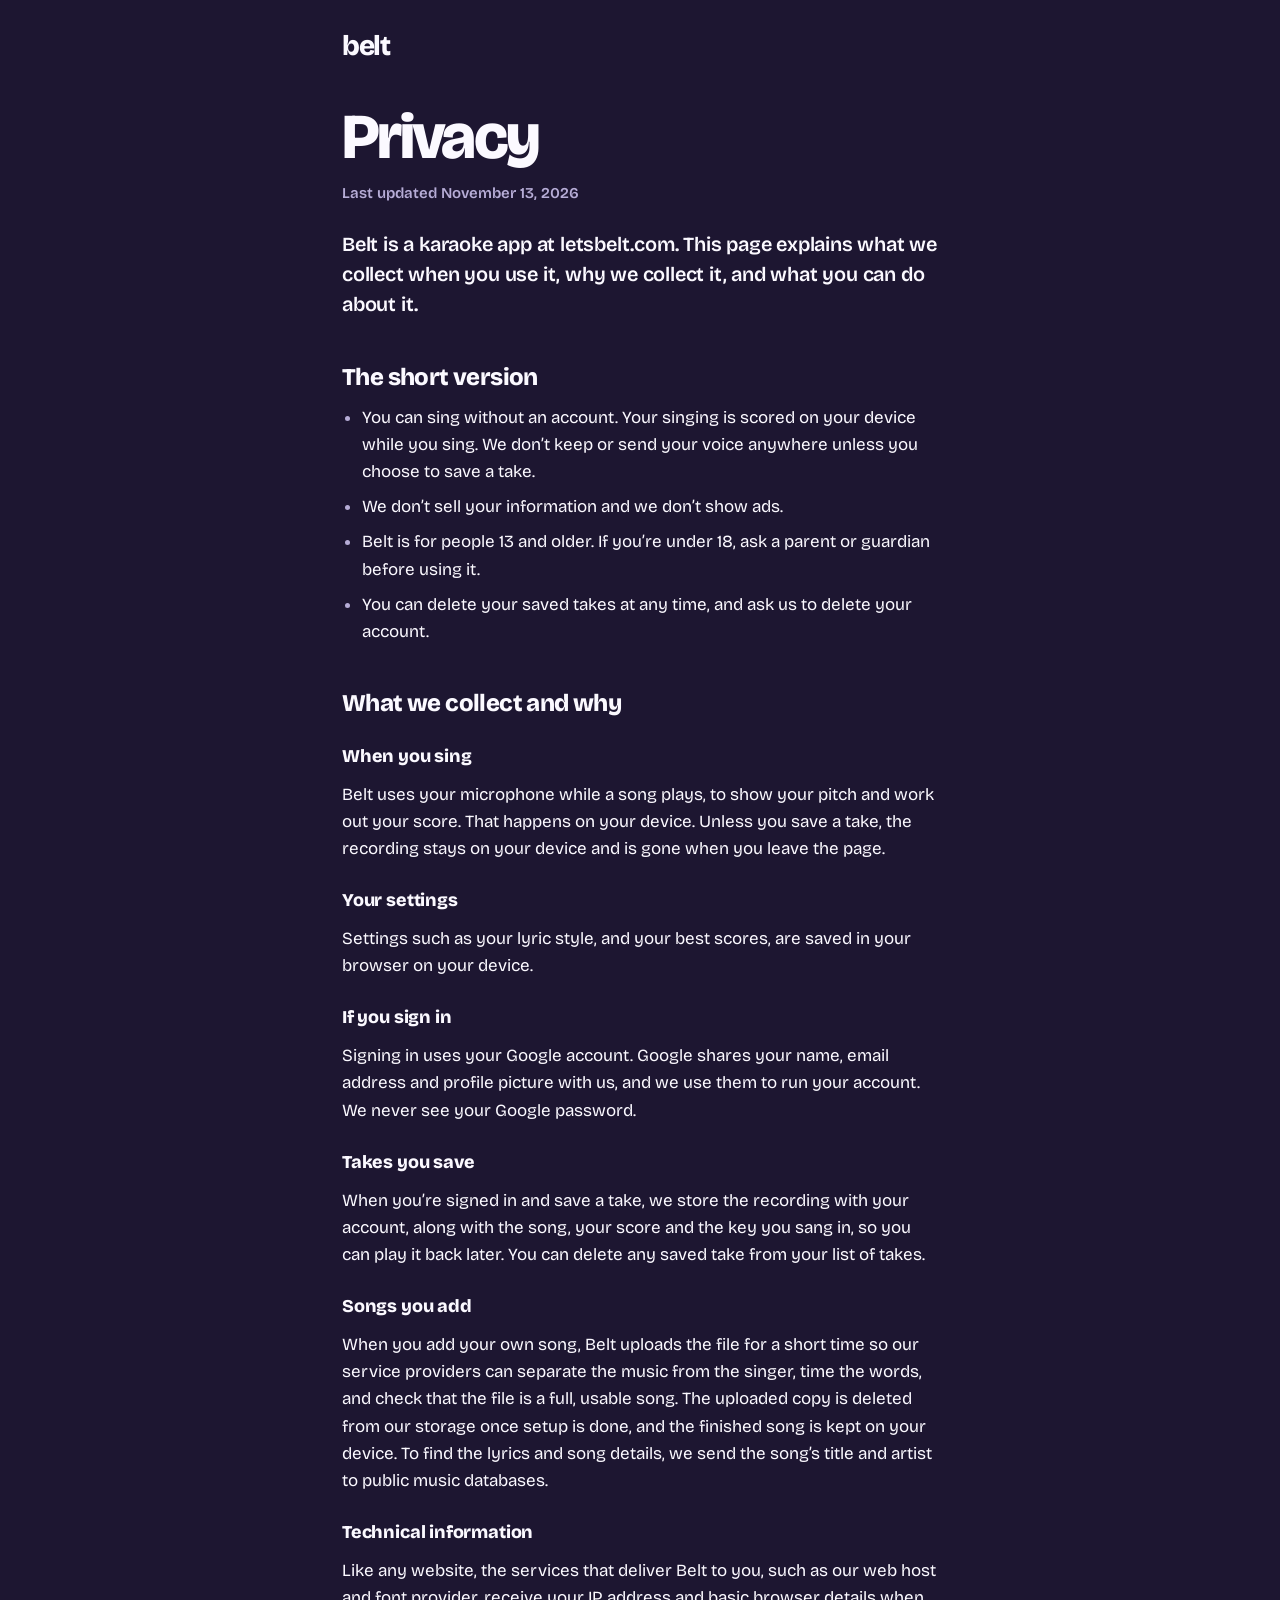
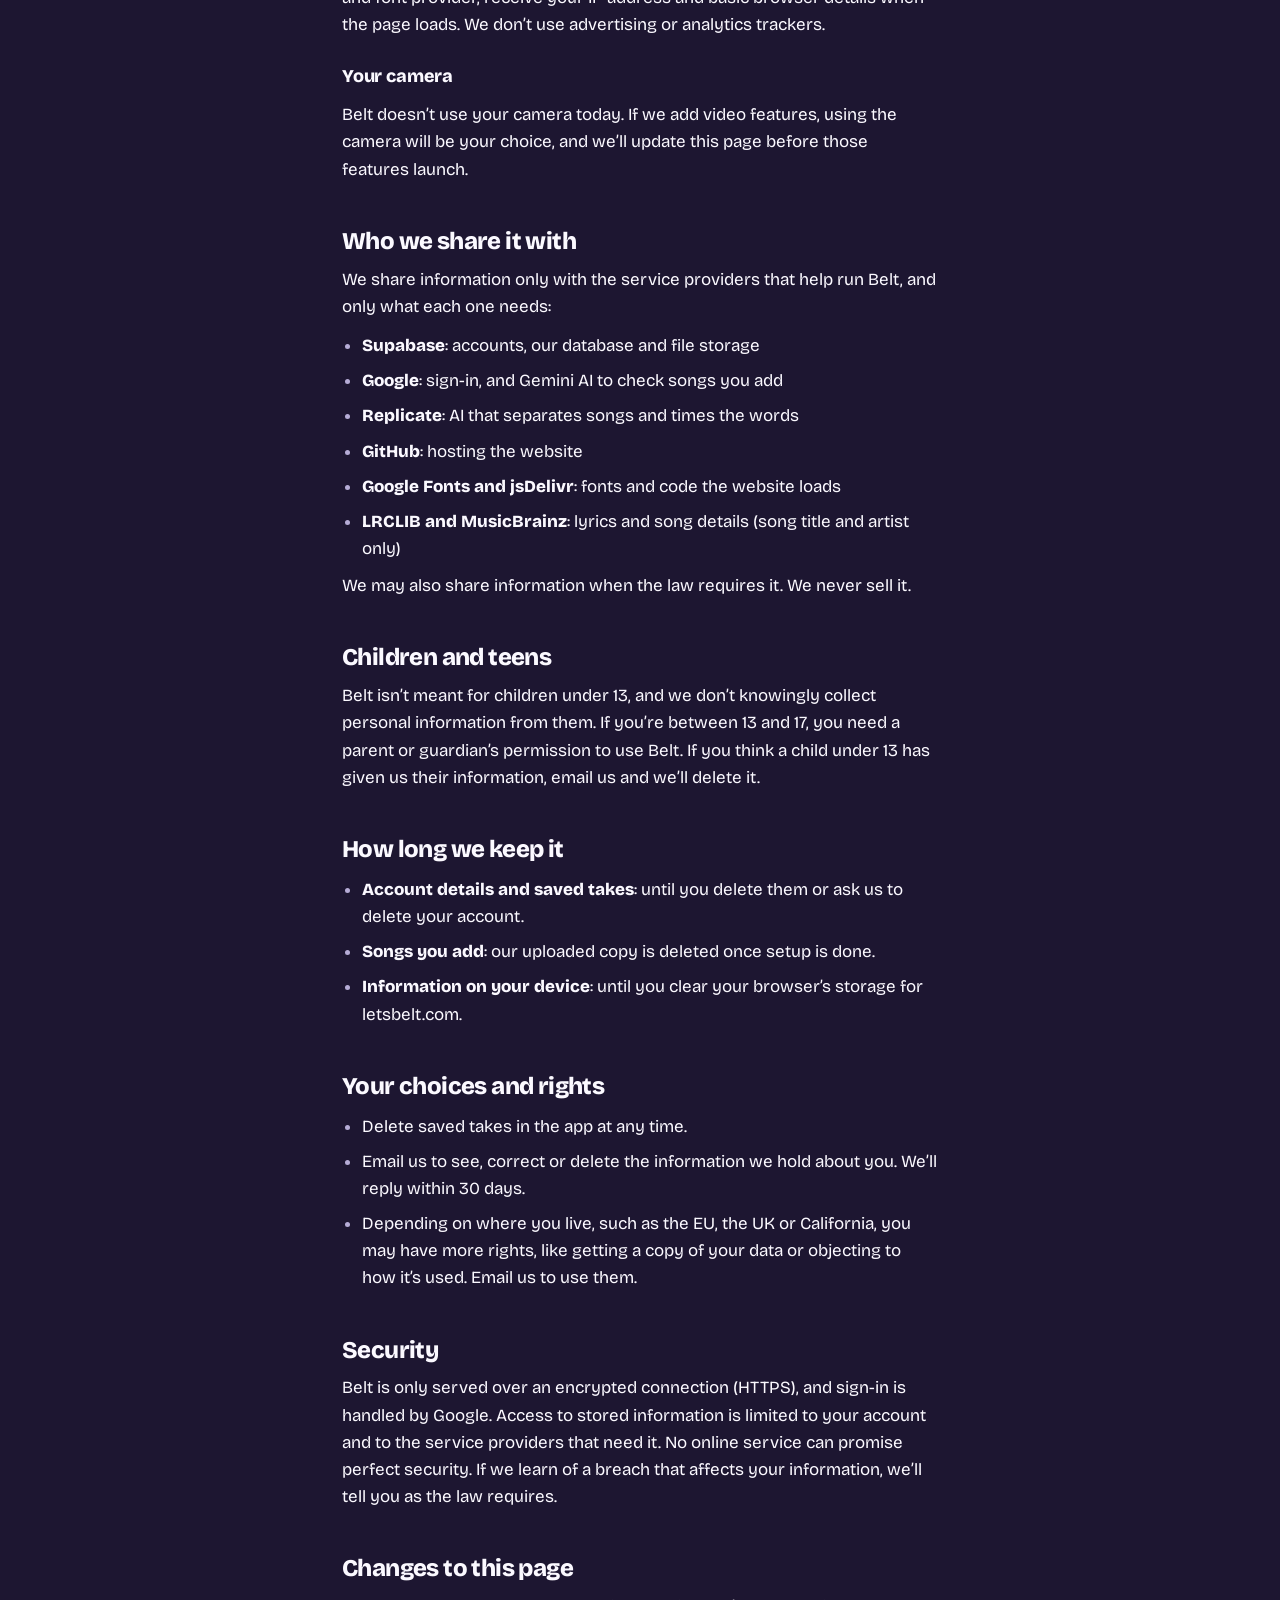
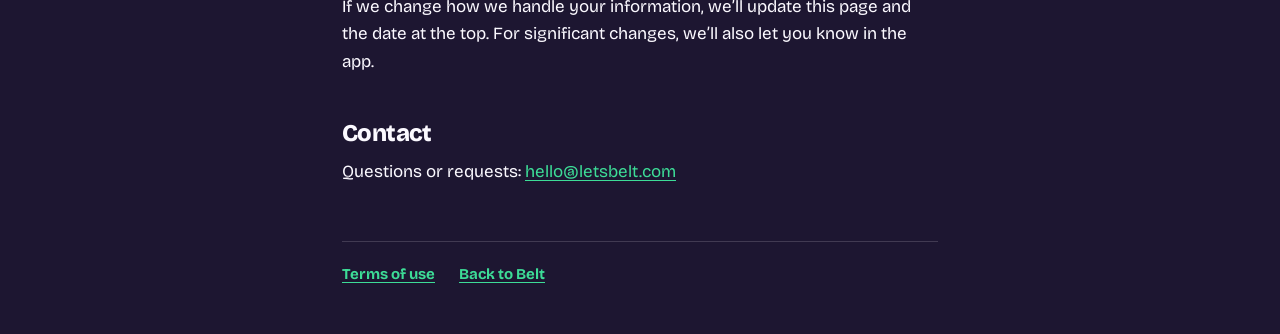
==== privacy/index.html @ 662de2cc "Add privacy policy and terms of use; small links on the home screen Co-Authored-By: Claude Opus 5.5 " ====
<!DOCTYPE html>
<html lang="en">
<head>
<meta charset="utf-8">
<meta name="viewport" content="width=device-width, initial-scale=1, viewport-fit=cover">
<meta name="theme-color" content="#1d1631">
<title>Privacy · Belt</title>
<link rel="preconnect" href="https://fonts.googleapis.com">
<link rel="preconnect" href="https://fonts.gstatic.com" crossorigin>
<link href="https://fonts.googleapis.com/css2?family=Bricolage+Grotesque:opsz,wdth,wght@12..96,75..100,200..800&display=swap" rel="stylesheet">
<link rel="stylesheet" href="/legal.css">
</head>
<body>
<main>
  <a class="home" href="/">belt</a>
  <h1>Privacy</h1>
  <p class="updated">Last updated November 13, 2026</p>
  <p class="lead">Belt is a karaoke app at letsbelt.com. This page explains what we collect when you use it, why we collect it, and what you can do about it.</p>

  <h2>The short version</h2>
  <ul>
    <li>You can sing without an account. Your singing is scored on your device while you sing. We don’t keep or send your voice anywhere unless you choose to save a take.</li>
    <li>We don’t sell your information and we don’t show ads.</li>
    <li>Belt is for people 13 and older. If you’re under 18, ask a parent or guardian before using it.</li>
    <li>You can delete your saved takes at any time, and ask us to delete your account.</li>
  </ul>

  <h2>What we collect and why</h2>
  <h3>When you sing</h3>
  <p>Belt uses your microphone while a song plays, to show your pitch and work out your score. That happens on your device. Unless you save a take, the recording stays on your device and is gone when you leave the page.</p>

  <h3>Your settings</h3>
  <p>Settings such as your lyric style, and your best scores, are saved in your browser on your device.</p>

  <h3>If you sign in</h3>
  <p>Signing in uses your Google account. Google shares your name, email address and profile picture with us, and we use them to run your account. We never see your Google password.</p>

  <h3>Takes you save</h3>
  <p>When you’re signed in and save a take, we store the recording with your account, along with the song, your score and the key you sang in, so you can play it back later. You can delete any saved take from your list of takes.</p>

  <h3>Songs you add</h3>
  <p>When you add your own song, Belt uploads the file for a short time so our service providers can separate the music from the singer, time the words, and check that the file is a full, usable song. The uploaded copy is deleted from our storage once setup is done, and the finished song is kept on your device. To find the lyrics and song details, we send the song’s title and artist to public music databases.</p>

  <h3>Technical information</h3>
  <p>Like any website, the services that deliver Belt to you, such as our web host and font provider, receive your IP address and basic browser details when the page loads. We don’t use advertising or analytics trackers.</p>

  <h3>Your camera</h3>
  <p>Belt doesn’t use your camera today. If we add video features, using the camera will be your choice, and we’ll update this page before those features launch.</p>

  <h2>Who we share it with</h2>
  <p>We share information only with the service providers that help run Belt, and only what each one needs:</p>
  <ul>
    <li><b>Supabase</b>: accounts, our database and file storage</li>
    <li><b>Google</b>: sign-in, and Gemini AI to check songs you add</li>
    <li><b>Replicate</b>: AI that separates songs and times the words</li>
    <li><b>GitHub</b>: hosting the website</li>
    <li><b>Google Fonts and jsDelivr</b>: fonts and code the website loads</li>
    <li><b>LRCLIB and MusicBrainz</b>: lyrics and song details (song title and artist only)</li>
  </ul>
  <p>We may also share information when the law requires it. We never sell it.</p>

  <h2>Children and teens</h2>
  <p>Belt isn’t meant for children under 13, and we don’t knowingly collect personal information from them. If you’re between 13 and 17, you need a parent or guardian’s permission to use Belt. If you think a child under 13 has given us their information, email us and we’ll delete it.</p>

  <h2>How long we keep it</h2>
  <ul>
    <li><b>Account details and saved takes</b>: until you delete them or ask us to delete your account.</li>
    <li><b>Songs you add</b>: our uploaded copy is deleted once setup is done.</li>
    <li><b>Information on your device</b>: until you clear your browser’s storage for letsbelt.com.</li>
  </ul>

  <h2>Your choices and rights</h2>
  <ul>
    <li>Delete saved takes in the app at any time.</li>
    <li>Email us to see, correct or delete the information we hold about you. We’ll reply within 30 days.</li>
    <li>Depending on where you live, such as the EU, the UK or California, you may have more rights, like getting a copy of your data or objecting to how it’s used. Email us to use them.</li>
  </ul>

  <h2>Security</h2>
  <p>Belt is only served over an encrypted connection (HTTPS), and sign-in is handled by Google. Access to stored information is limited to your account and to the service providers that need it. No online service can promise perfect security. If we learn of a breach that affects your information, we’ll tell you as the law requires.</p>

  <h2>Changes to this page</h2>
  <p>If we change how we handle your information, we’ll update this page and the date at the top. For significant changes, we’ll also let you know in the app.</p>

  <h2>Contact</h2>
  <p>Questions or requests: <a href="mailto:hello@letsbelt.com">hello@letsbelt.com</a></p>

  <nav class="foot" aria-label="Legal"><a href="/terms">Terms of use</a><a href="/">Back to Belt</a></nav>
</main>
</body>
</html>
---- legal.css ----
:root{--ink:#1d1631;--ink-2:#2b2247;--paper:#fbf9ff;--muted:#b6acd6;--mint:#3ddc97;
  --display:"Bricolage Grotesque","Avenir Next","Segoe UI",system-ui,sans-serif;color-scheme:dark}
*{box-sizing:border-box;margin:0;padding:0}
body{background:var(--ink);color:var(--paper);font-family:var(--display);-webkit-font-smoothing:antialiased;font-size:17px;line-height:1.6}
main{max-width:640px;margin:0 auto;padding:calc(env(safe-area-inset-top) + 24px) 22px calc(env(safe-area-inset-bottom) + 48px)}
a{color:var(--mint);text-underline-offset:3px}
a:focus-visible{outline:3px solid currentColor;outline-offset:3px;border-radius:4px}
.home{display:inline-block;font-size:28px;font-weight:800;letter-spacing:-.05em;color:var(--paper);text-decoration:none;margin-bottom:36px}
h1{font-size:clamp(44px,12vw,64px);line-height:1;letter-spacing:-.045em;font-weight:800;font-variation-settings:"opsz" 96}
.updated{color:var(--muted);font-size:15px;font-weight:600;margin-top:12px}
.lead{font-size:20px;line-height:1.5;font-weight:600;margin-top:24px;letter-spacing:-.01em}
h2{font-size:24px;line-height:1.2;letter-spacing:-.025em;font-weight:800;margin-top:44px}
h3{font-size:18px;font-weight:800;letter-spacing:-.01em;margin-top:24px}
p{margin-top:10px}
ul{margin-top:12px;padding-left:1.2em}
li{margin-top:8px}
li::marker{color:var(--muted)}
b{font-weight:800}
.foot{display:flex;gap:24px;margin-top:56px;padding-top:20px;border-top:1px solid rgba(251,249,255,.16);font-size:15px;font-weight:700}
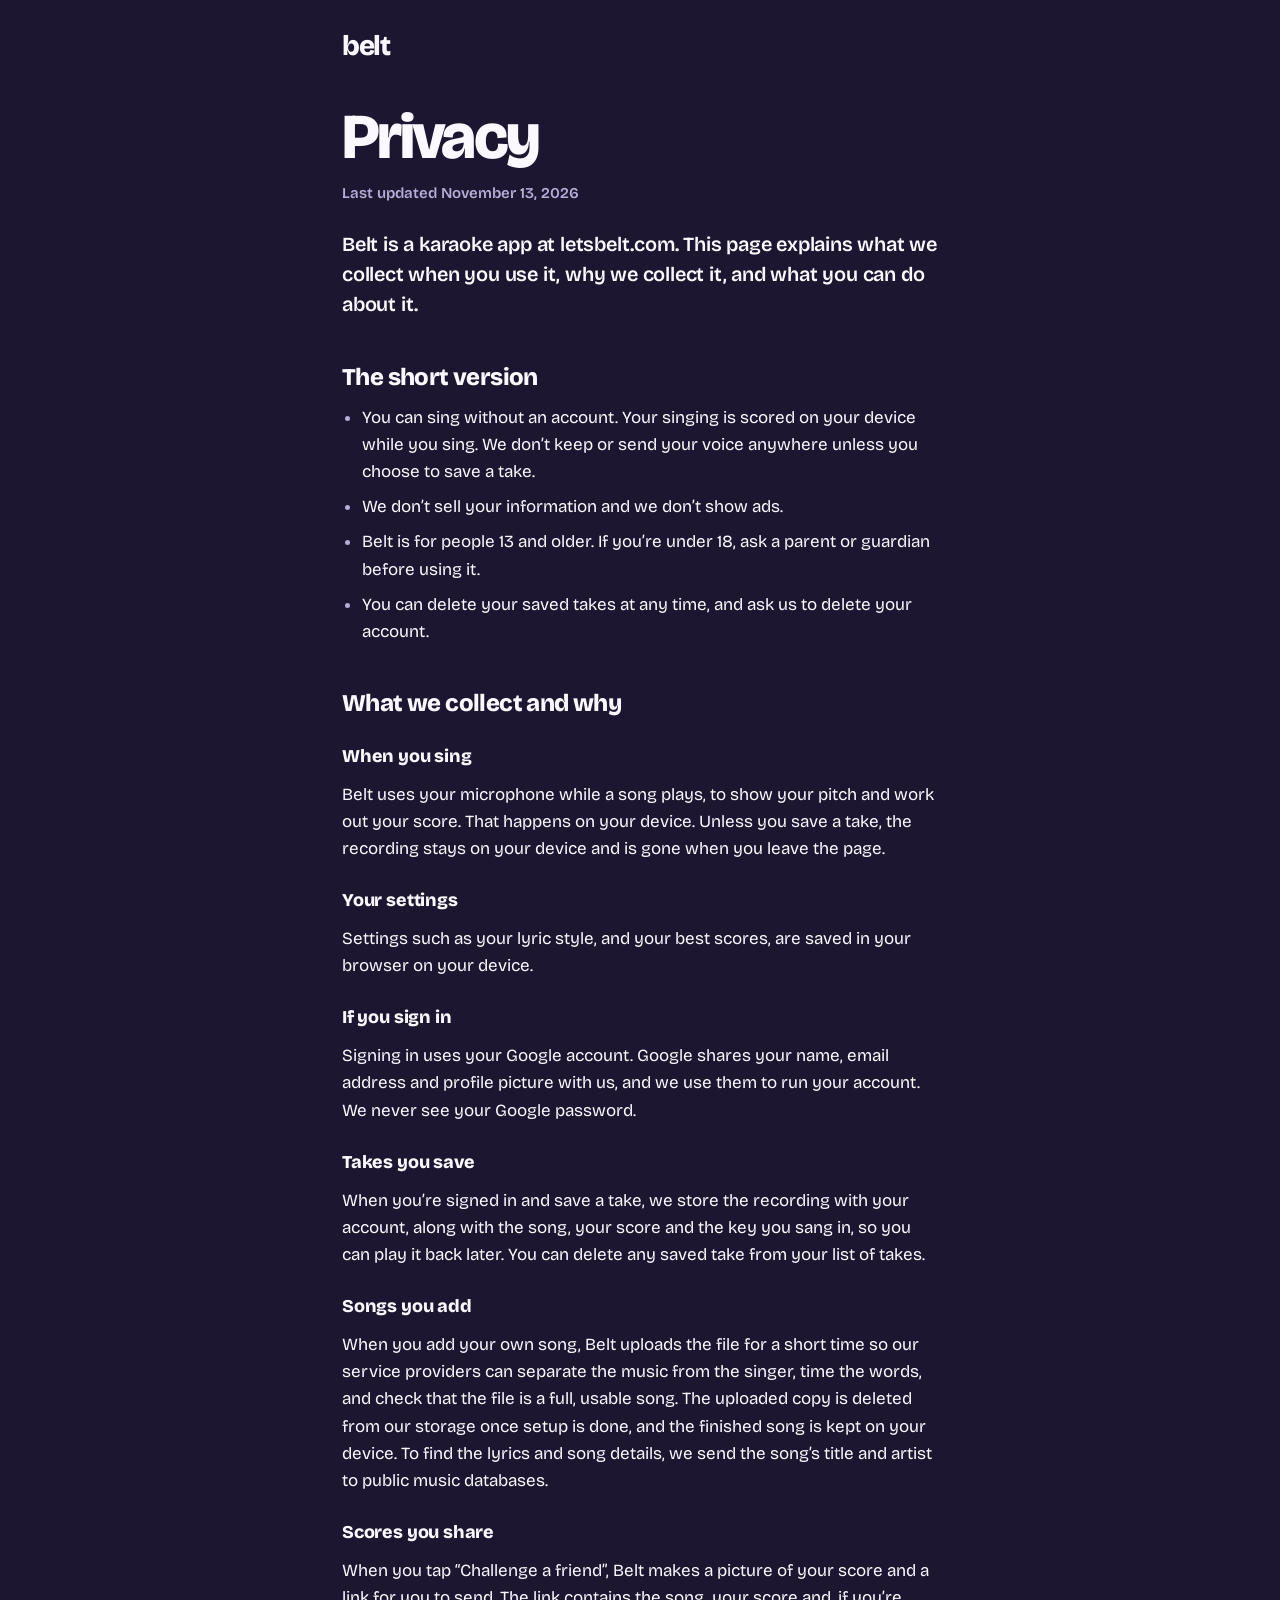
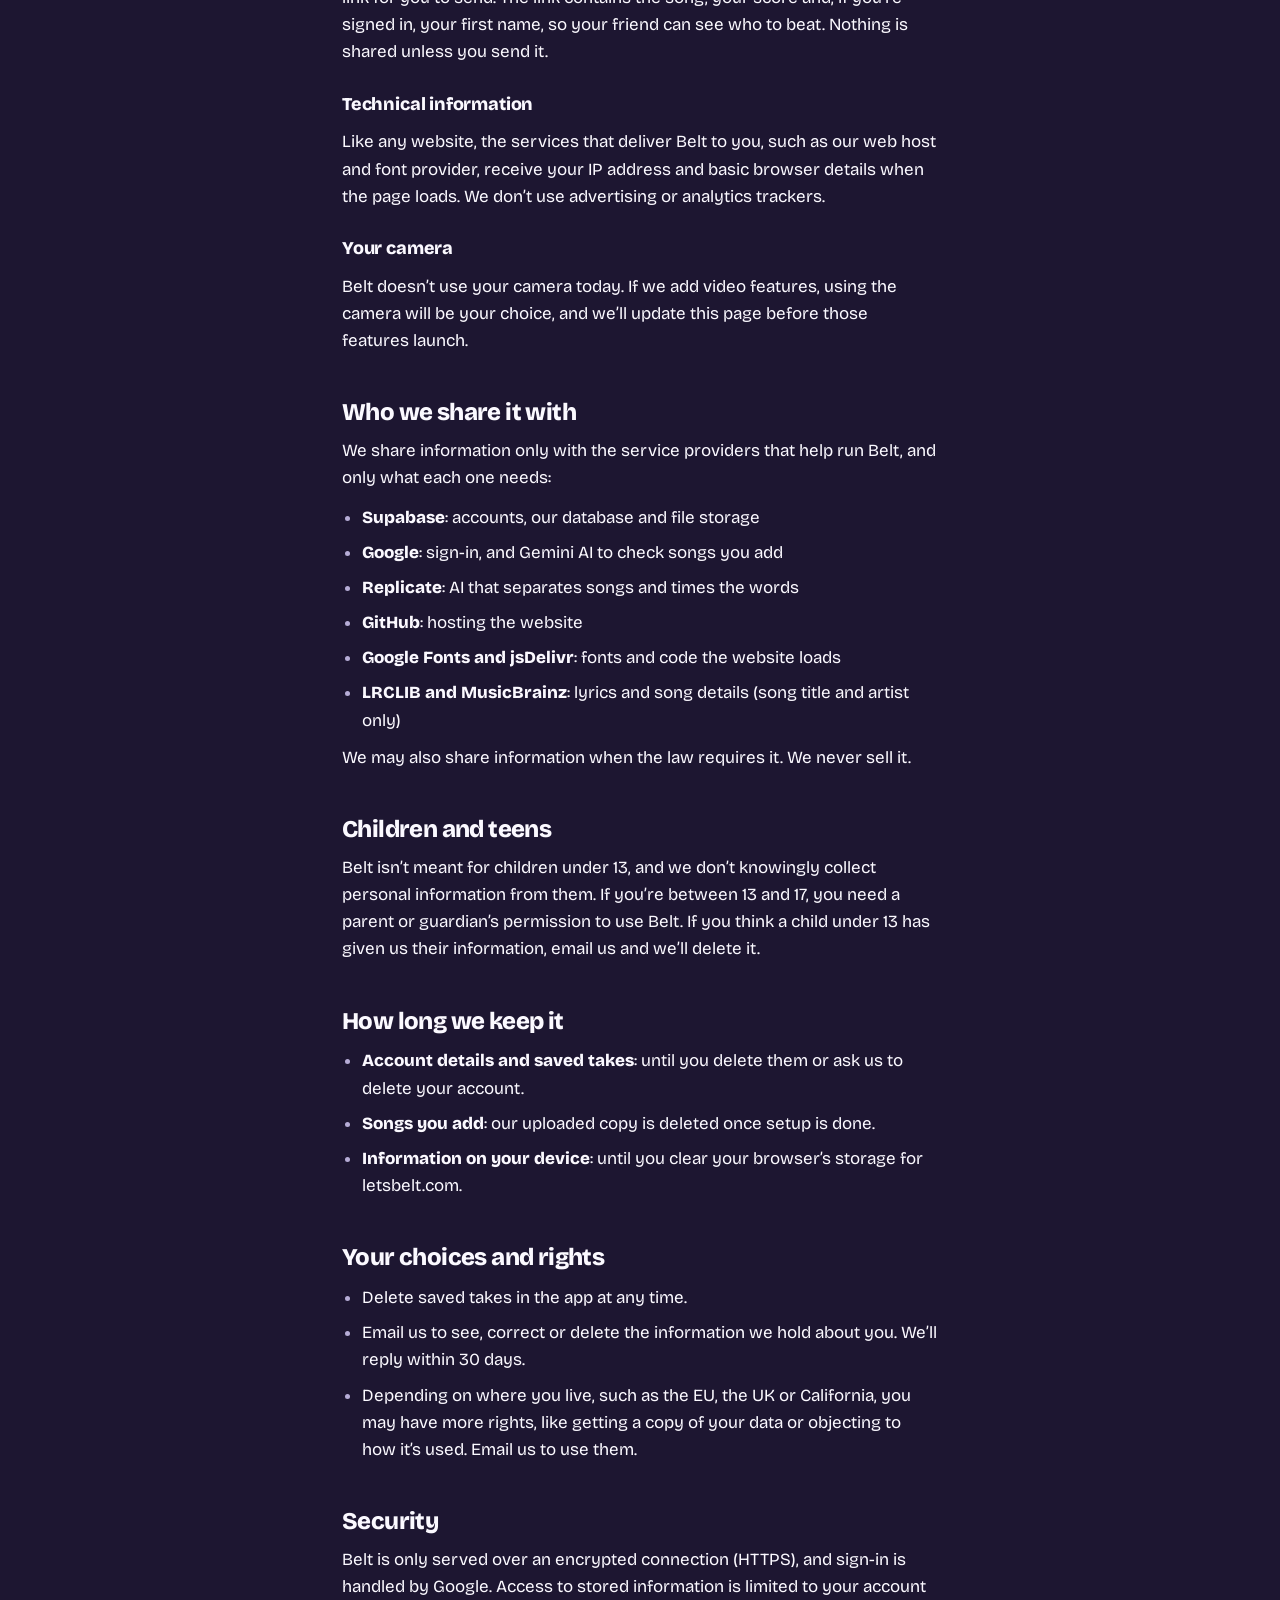
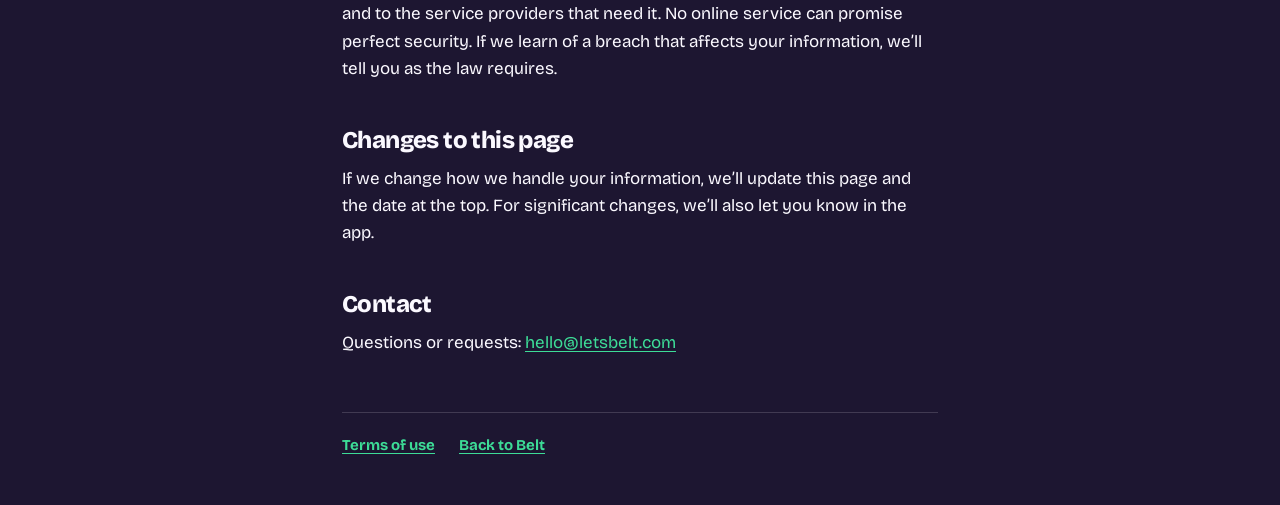
==== commit 07aa066f: "Sweep: faster own-song setup, back button, share and challenge links, link previews and icons, stage" ====
--- a/privacy/index.html
+++ b/privacy/index.html
@@ -40,6 +40,9 @@
 
   <h3>Songs you add</h3>
   <p>When you add your own song, Belt uploads the file for a short time so our service providers can separate the music from the singer, time the words, and check that the file is a full, usable song. The uploaded copy is deleted from our storage once setup is done, and the finished song is kept on your device. To find the lyrics and song details, we send the song’s title and artist to public music databases.</p>
+
+  <h3>Scores you share</h3>
+  <p>When you tap “Challenge a friend”, Belt makes a picture of your score and a link for you to send. The link contains the song, your score and, if you’re signed in, your first name, so your friend can see who to beat. Nothing is shared unless you send it.</p>
 
   <h3>Technical information</h3>
   <p>Like any website, the services that deliver Belt to you, such as our web host and font provider, receive your IP address and basic browser details when the page loads. We don’t use advertising or analytics trackers.</p>
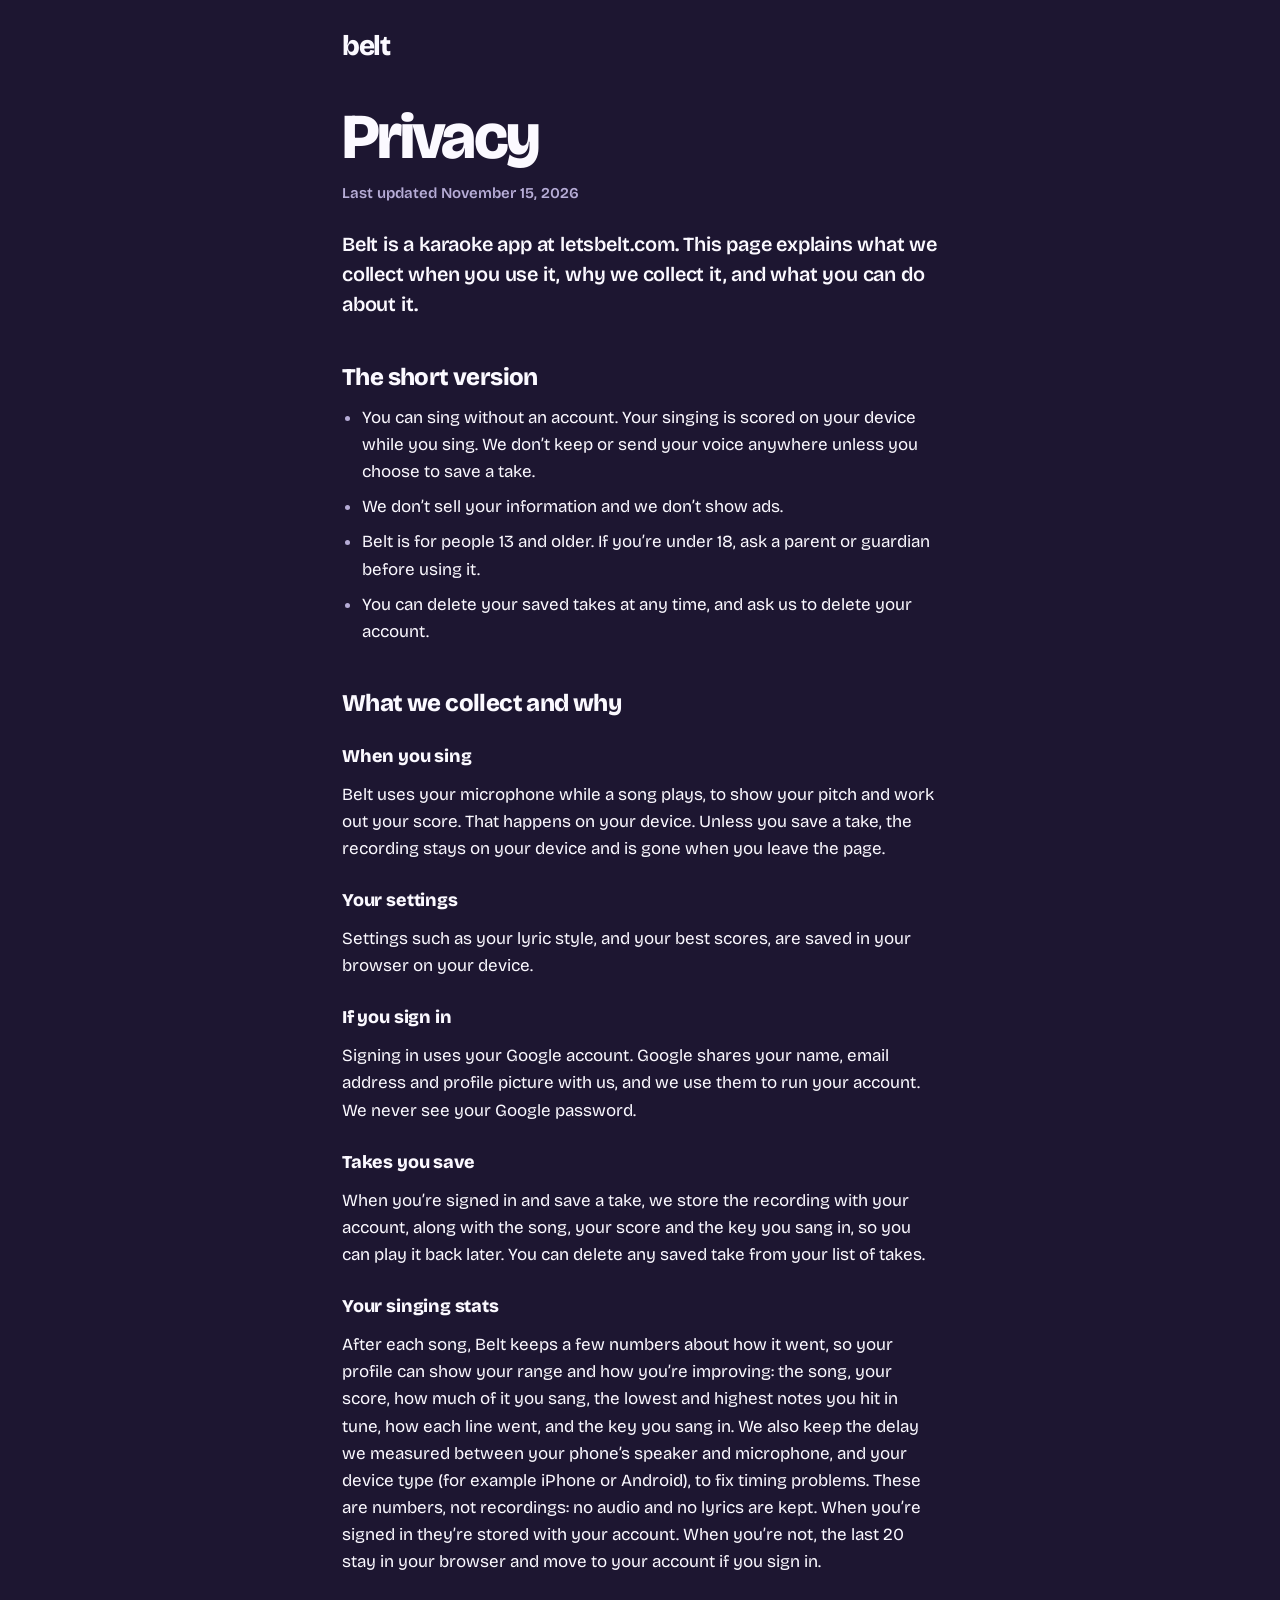
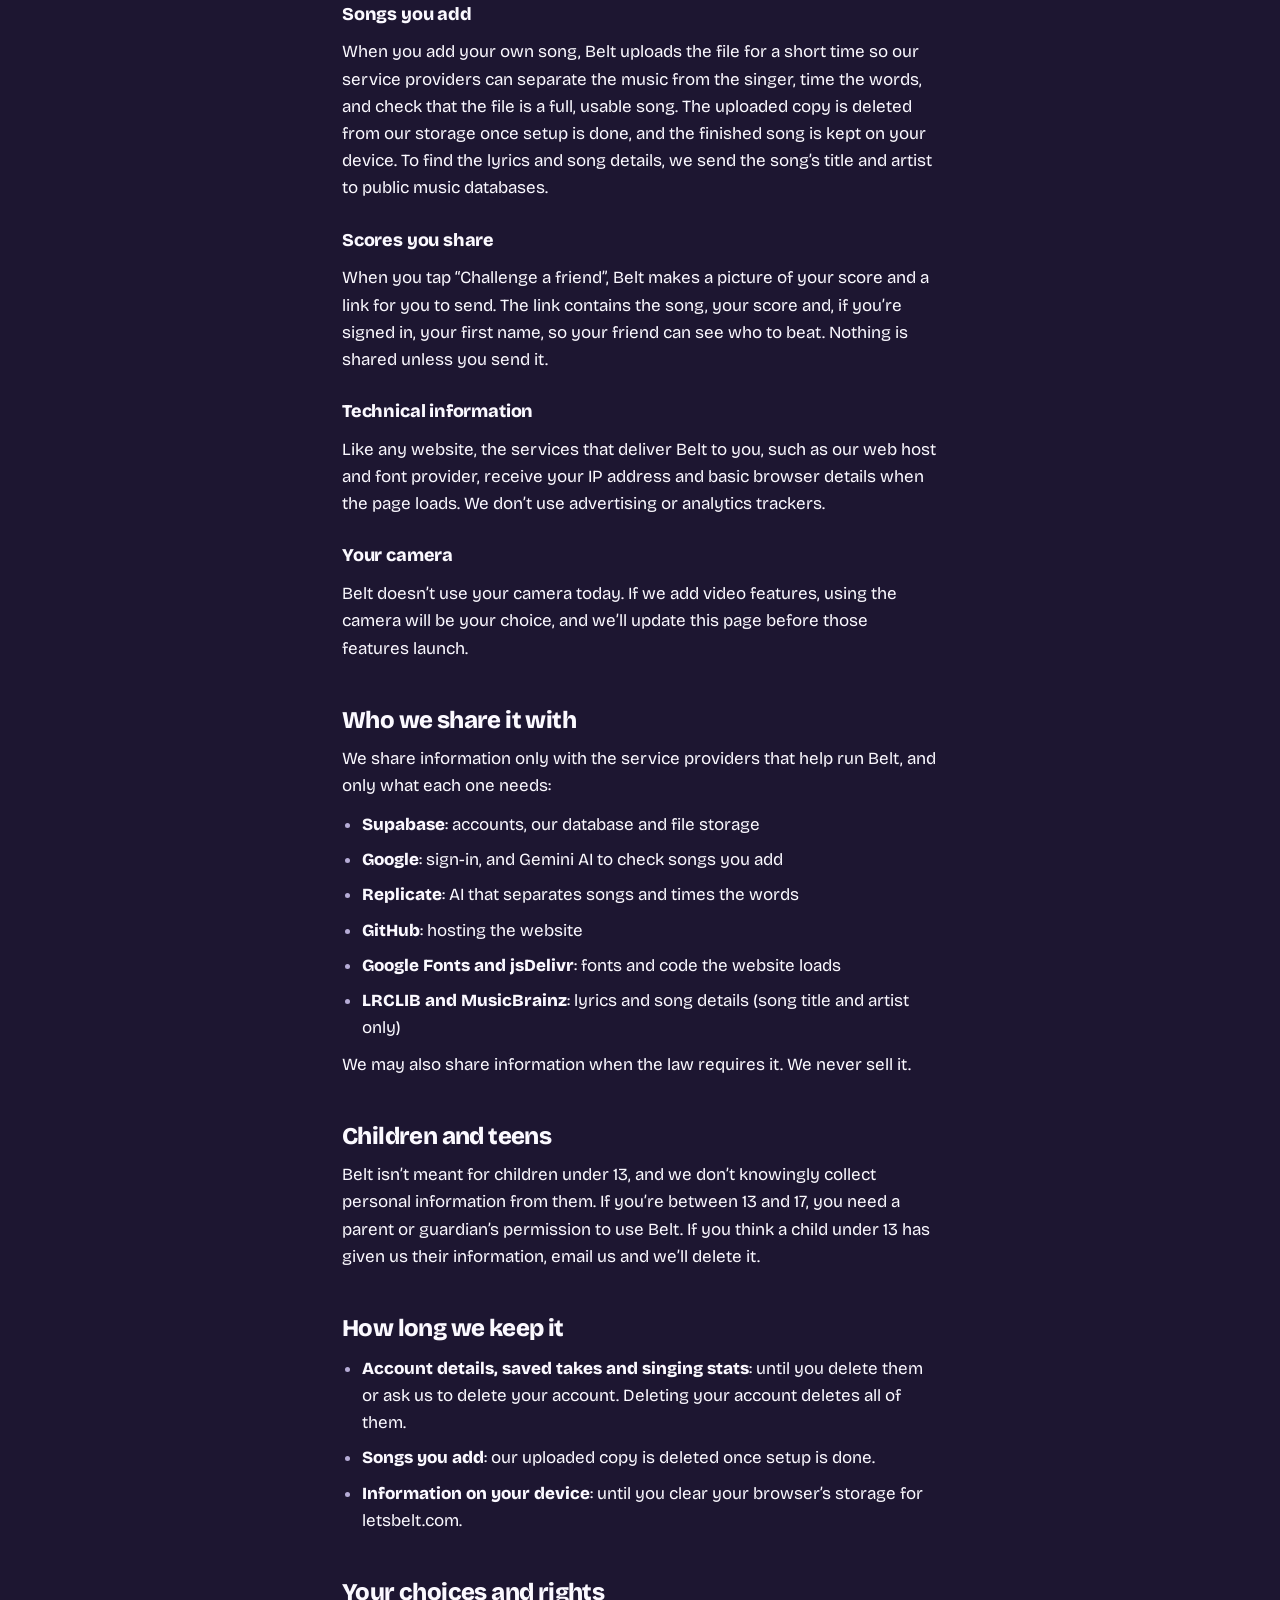
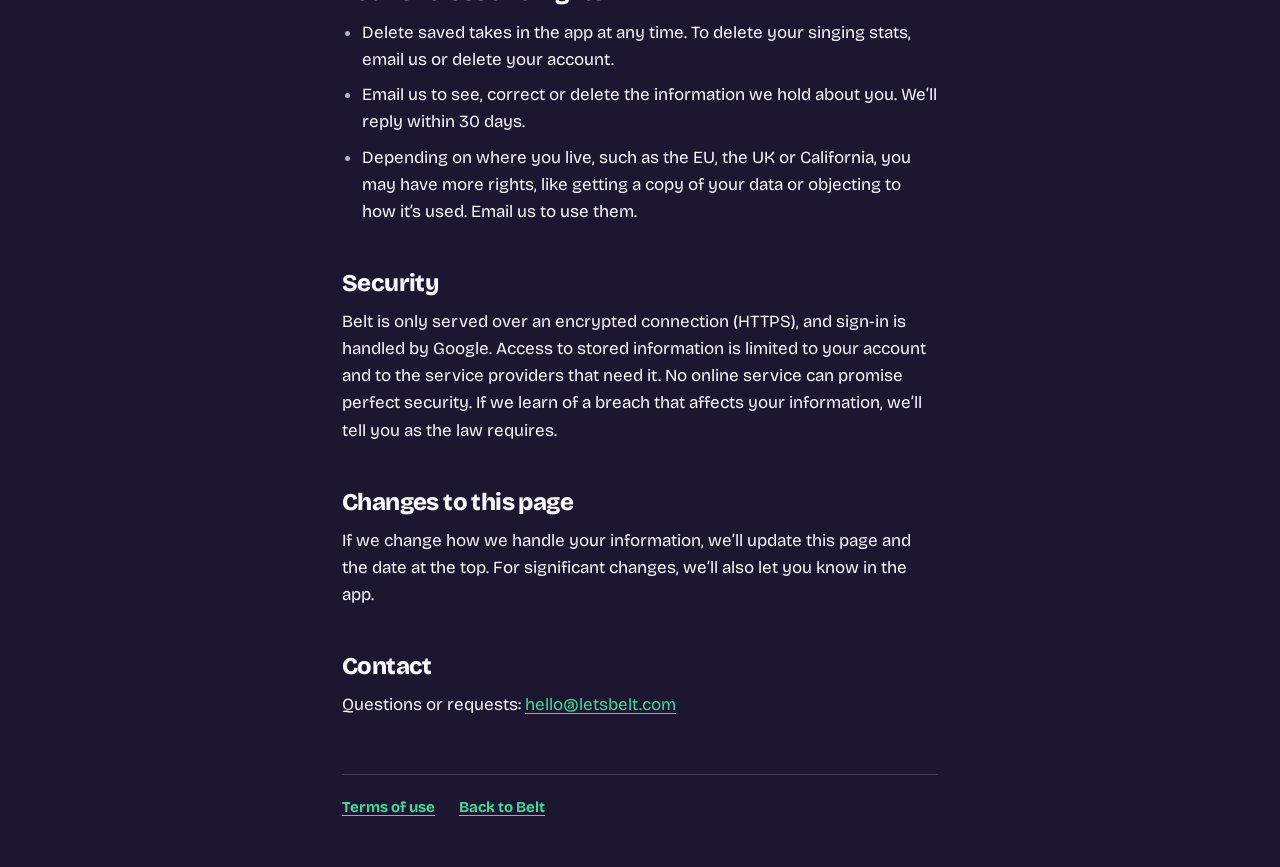
==== commit d7414831: "Phase 2: voice profile, and a more personal profile page - performances table (owner-only, deleted w" ====
--- a/privacy/index.html
+++ b/privacy/index.html
@@ -14,7 +14,7 @@
 <main>
   <a class="home" href="/">belt</a>
   <h1>Privacy</h1>
-  <p class="updated">Last updated November 13, 2026</p>
+  <p class="updated">Last updated November 15, 2026</p>
   <p class="lead">Belt is a karaoke app at letsbelt.com. This page explains what we collect when you use it, why we collect it, and what you can do about it.</p>
 
   <h2>The short version</h2>
@@ -37,6 +37,9 @@
 
   <h3>Takes you save</h3>
   <p>When you’re signed in and save a take, we store the recording with your account, along with the song, your score and the key you sang in, so you can play it back later. You can delete any saved take from your list of takes.</p>
+
+  <h3>Your singing stats</h3>
+  <p>After each song, Belt keeps a few numbers about how it went, so your profile can show your range and how you’re improving: the song, your score, how much of it you sang, the lowest and highest notes you hit in tune, how each line went, and the key you sang in. We also keep the delay we measured between your phone’s speaker and microphone, and your device type (for example iPhone or Android), to fix timing problems. These are numbers, not recordings: no audio and no lyrics are kept. When you’re signed in they’re stored with your account. When you’re not, the last 20 stay in your browser and move to your account if you sign in.</p>
 
   <h3>Songs you add</h3>
   <p>When you add your own song, Belt uploads the file for a short time so our service providers can separate the music from the singer, time the words, and check that the file is a full, usable song. The uploaded copy is deleted from our storage once setup is done, and the finished song is kept on your device. To find the lyrics and song details, we send the song’s title and artist to public music databases.</p>
@@ -67,14 +70,14 @@
 
   <h2>How long we keep it</h2>
   <ul>
-    <li><b>Account details and saved takes</b>: until you delete them or ask us to delete your account.</li>
+    <li><b>Account details, saved takes and singing stats</b>: until you delete them or ask us to delete your account. Deleting your account deletes all of them.</li>
     <li><b>Songs you add</b>: our uploaded copy is deleted once setup is done.</li>
     <li><b>Information on your device</b>: until you clear your browser’s storage for letsbelt.com.</li>
   </ul>
 
   <h2>Your choices and rights</h2>
   <ul>
-    <li>Delete saved takes in the app at any time.</li>
+    <li>Delete saved takes in the app at any time. To delete your singing stats, email us or delete your account.</li>
     <li>Email us to see, correct or delete the information we hold about you. We’ll reply within 30 days.</li>
     <li>Depending on where you live, such as the EU, the UK or California, you may have more rights, like getting a copy of your data or objecting to how it’s used. Email us to use them.</li>
   </ul>
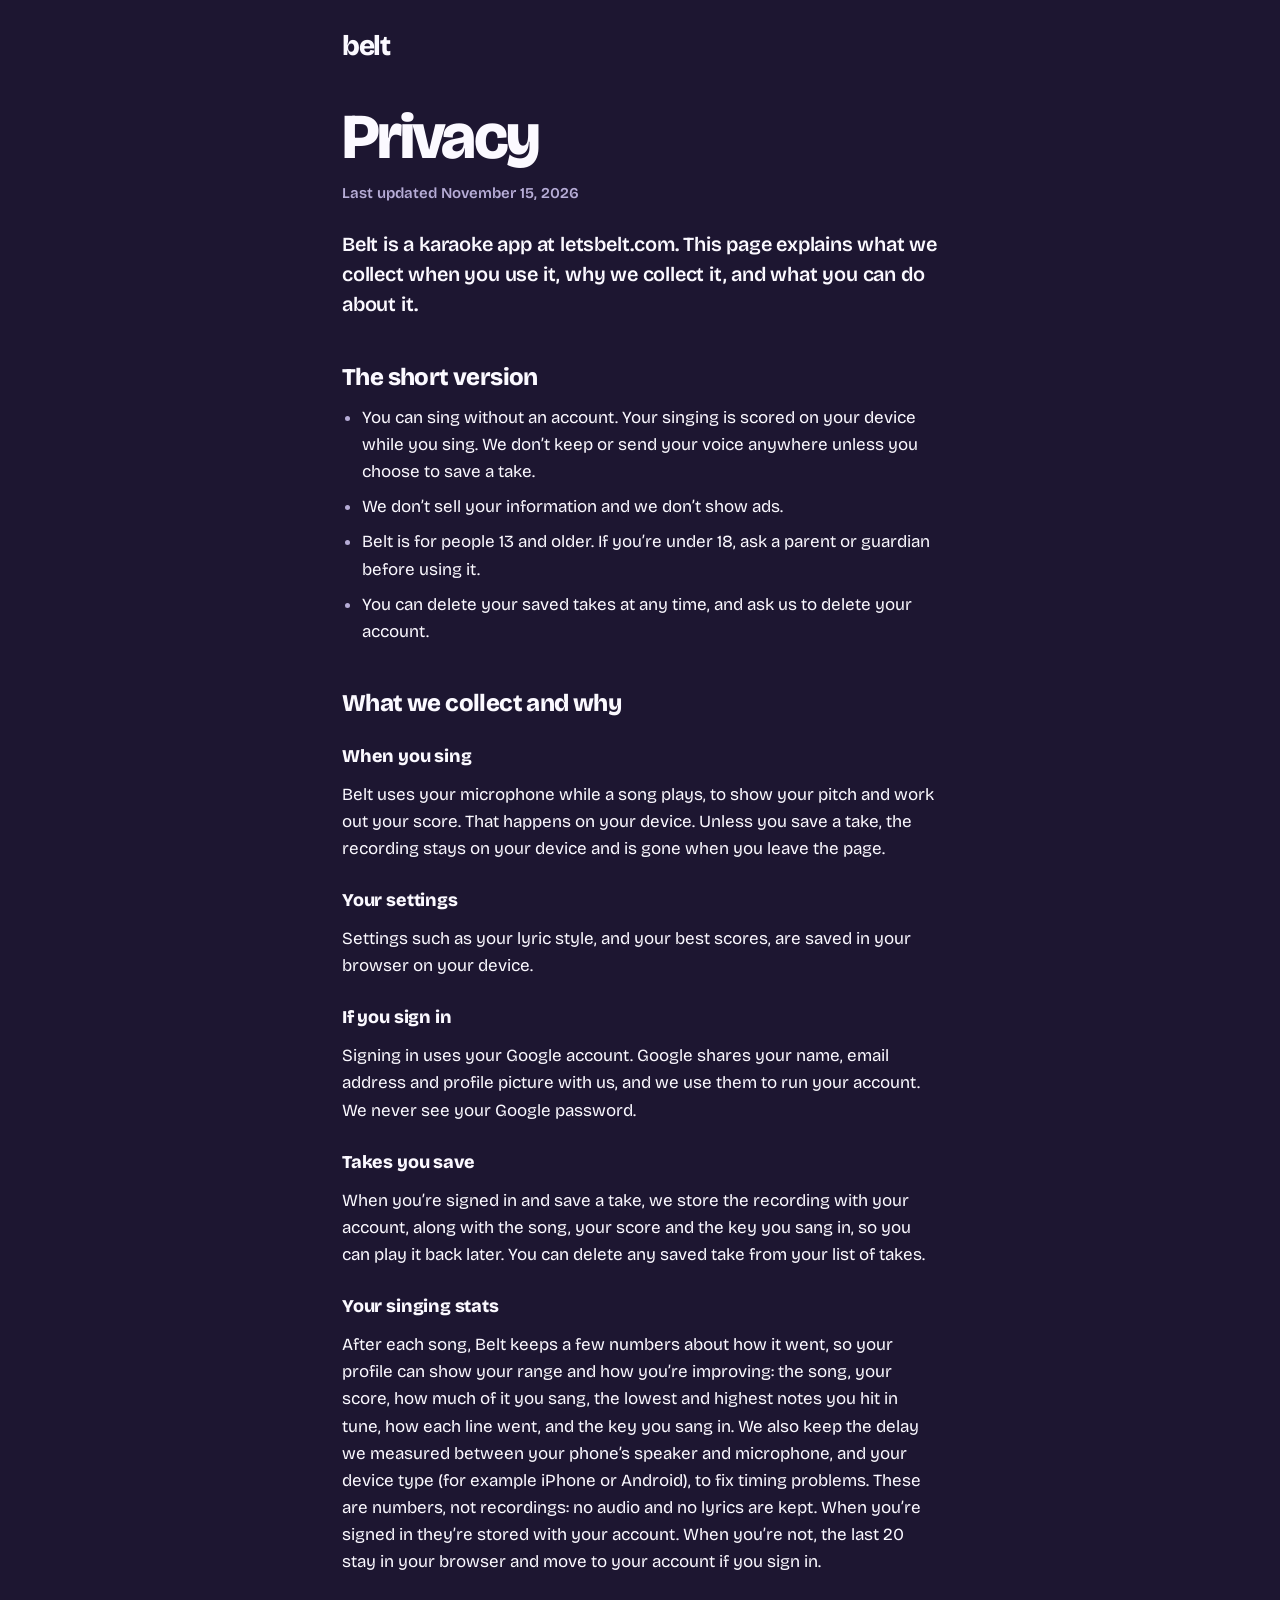
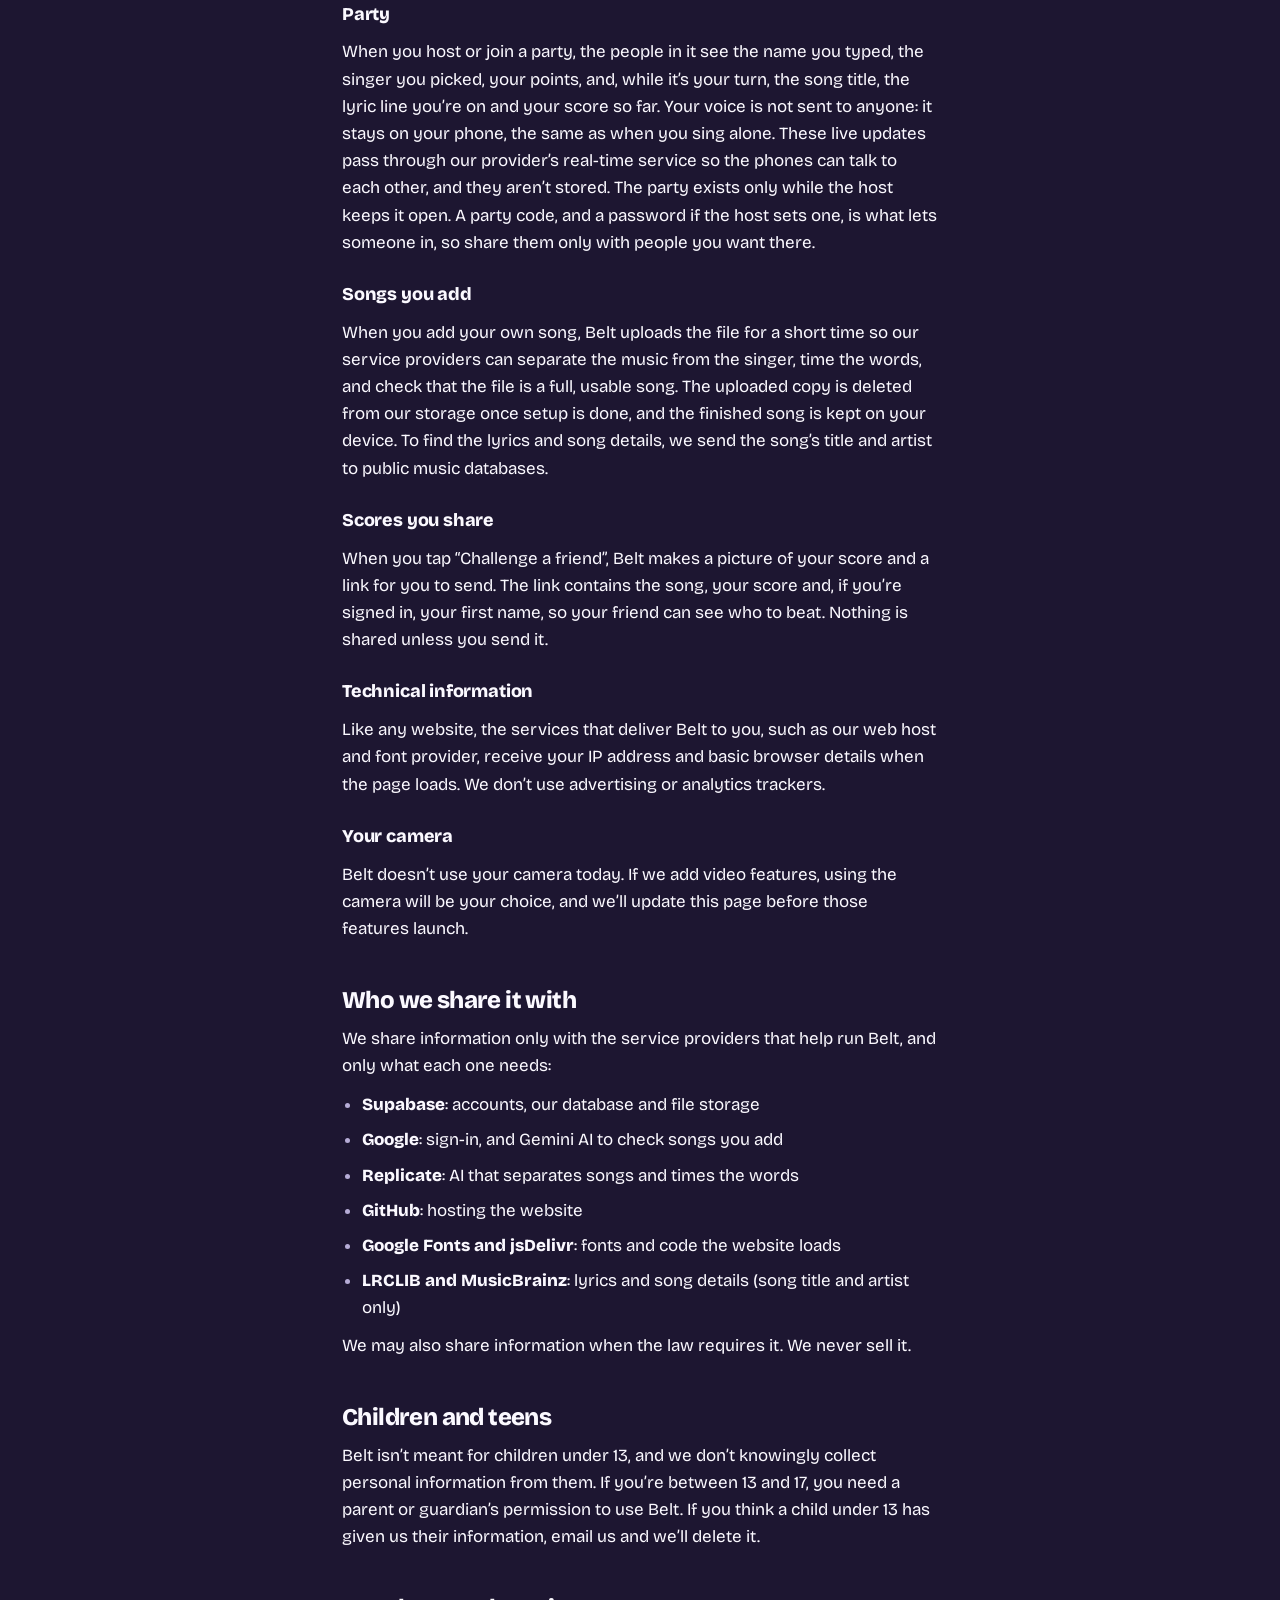
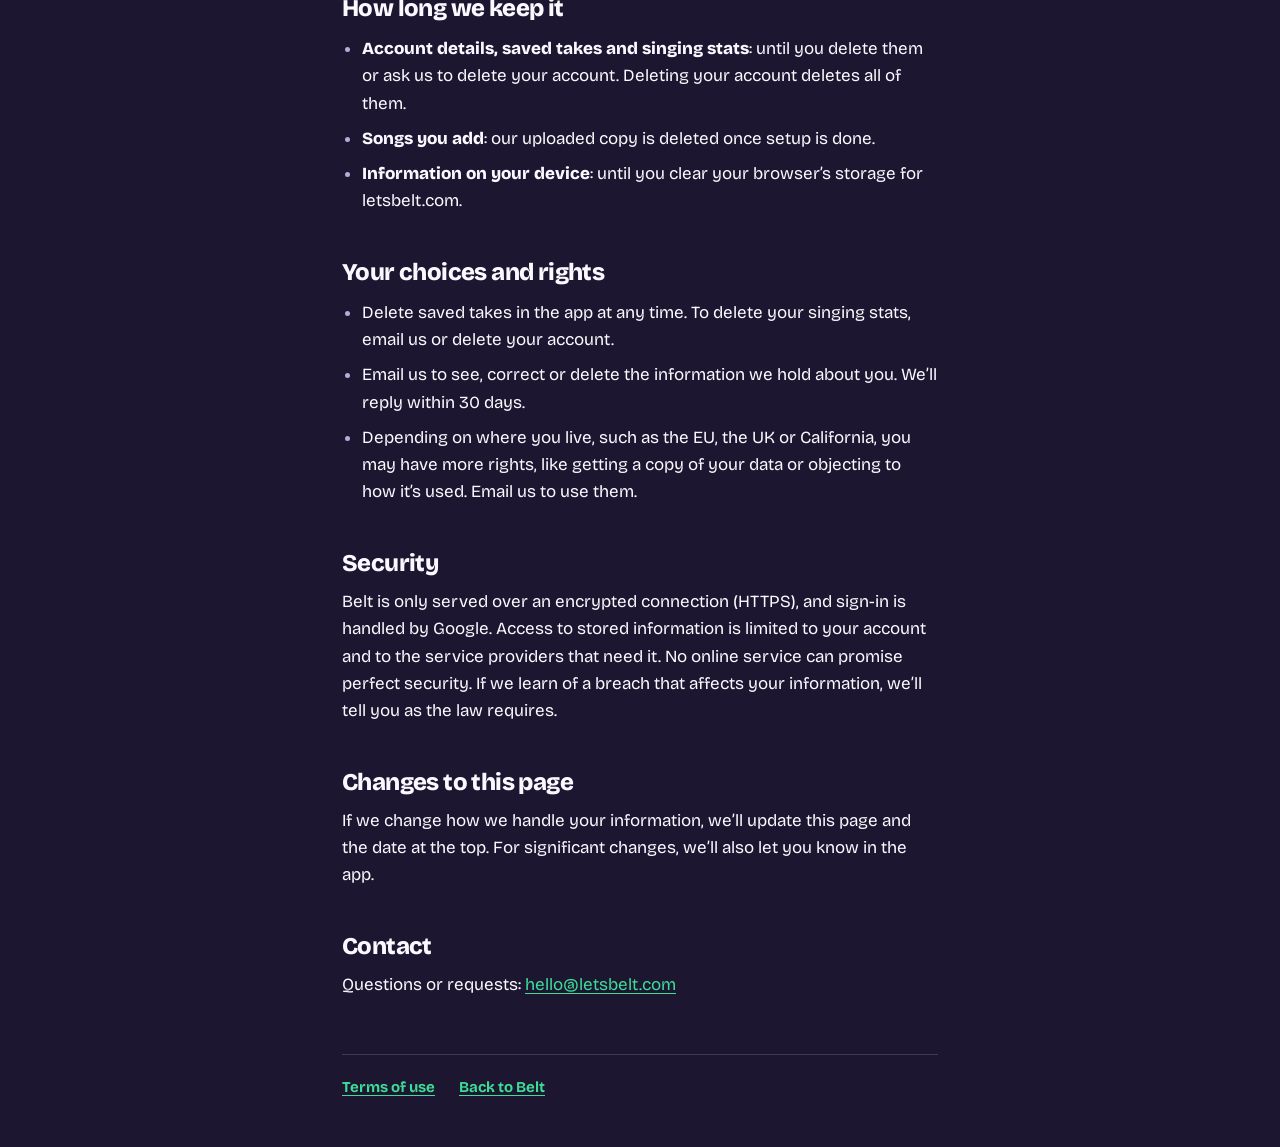
==== commit 3461c0f0: "Party mode with linked phones, and centred avatar badges Party: host a room with a 6-letter code and" ====
--- a/privacy/index.html
+++ b/privacy/index.html
@@ -40,6 +40,9 @@
 
   <h3>Your singing stats</h3>
   <p>After each song, Belt keeps a few numbers about how it went, so your profile can show your range and how you’re improving: the song, your score, how much of it you sang, the lowest and highest notes you hit in tune, how each line went, and the key you sang in. We also keep the delay we measured between your phone’s speaker and microphone, and your device type (for example iPhone or Android), to fix timing problems. These are numbers, not recordings: no audio and no lyrics are kept. When you’re signed in they’re stored with your account. When you’re not, the last 20 stay in your browser and move to your account if you sign in.</p>
+
+  <h3>Party</h3>
+  <p>When you host or join a party, the people in it see the name you typed, the singer you picked, your points, and, while it’s your turn, the song title, the lyric line you’re on and your score so far. Your voice is not sent to anyone: it stays on your phone, the same as when you sing alone. These live updates pass through our provider’s real-time service so the phones can talk to each other, and they aren’t stored. The party exists only while the host keeps it open. A party code, and a password if the host sets one, is what lets someone in, so share them only with people you want there.</p>
 
   <h3>Songs you add</h3>
   <p>When you add your own song, Belt uploads the file for a short time so our service providers can separate the music from the singer, time the words, and check that the file is a full, usable song. The uploaded copy is deleted from our storage once setup is done, and the finished song is kept on your device. To find the lyrics and song details, we send the song’s title and artist to public music databases.</p>
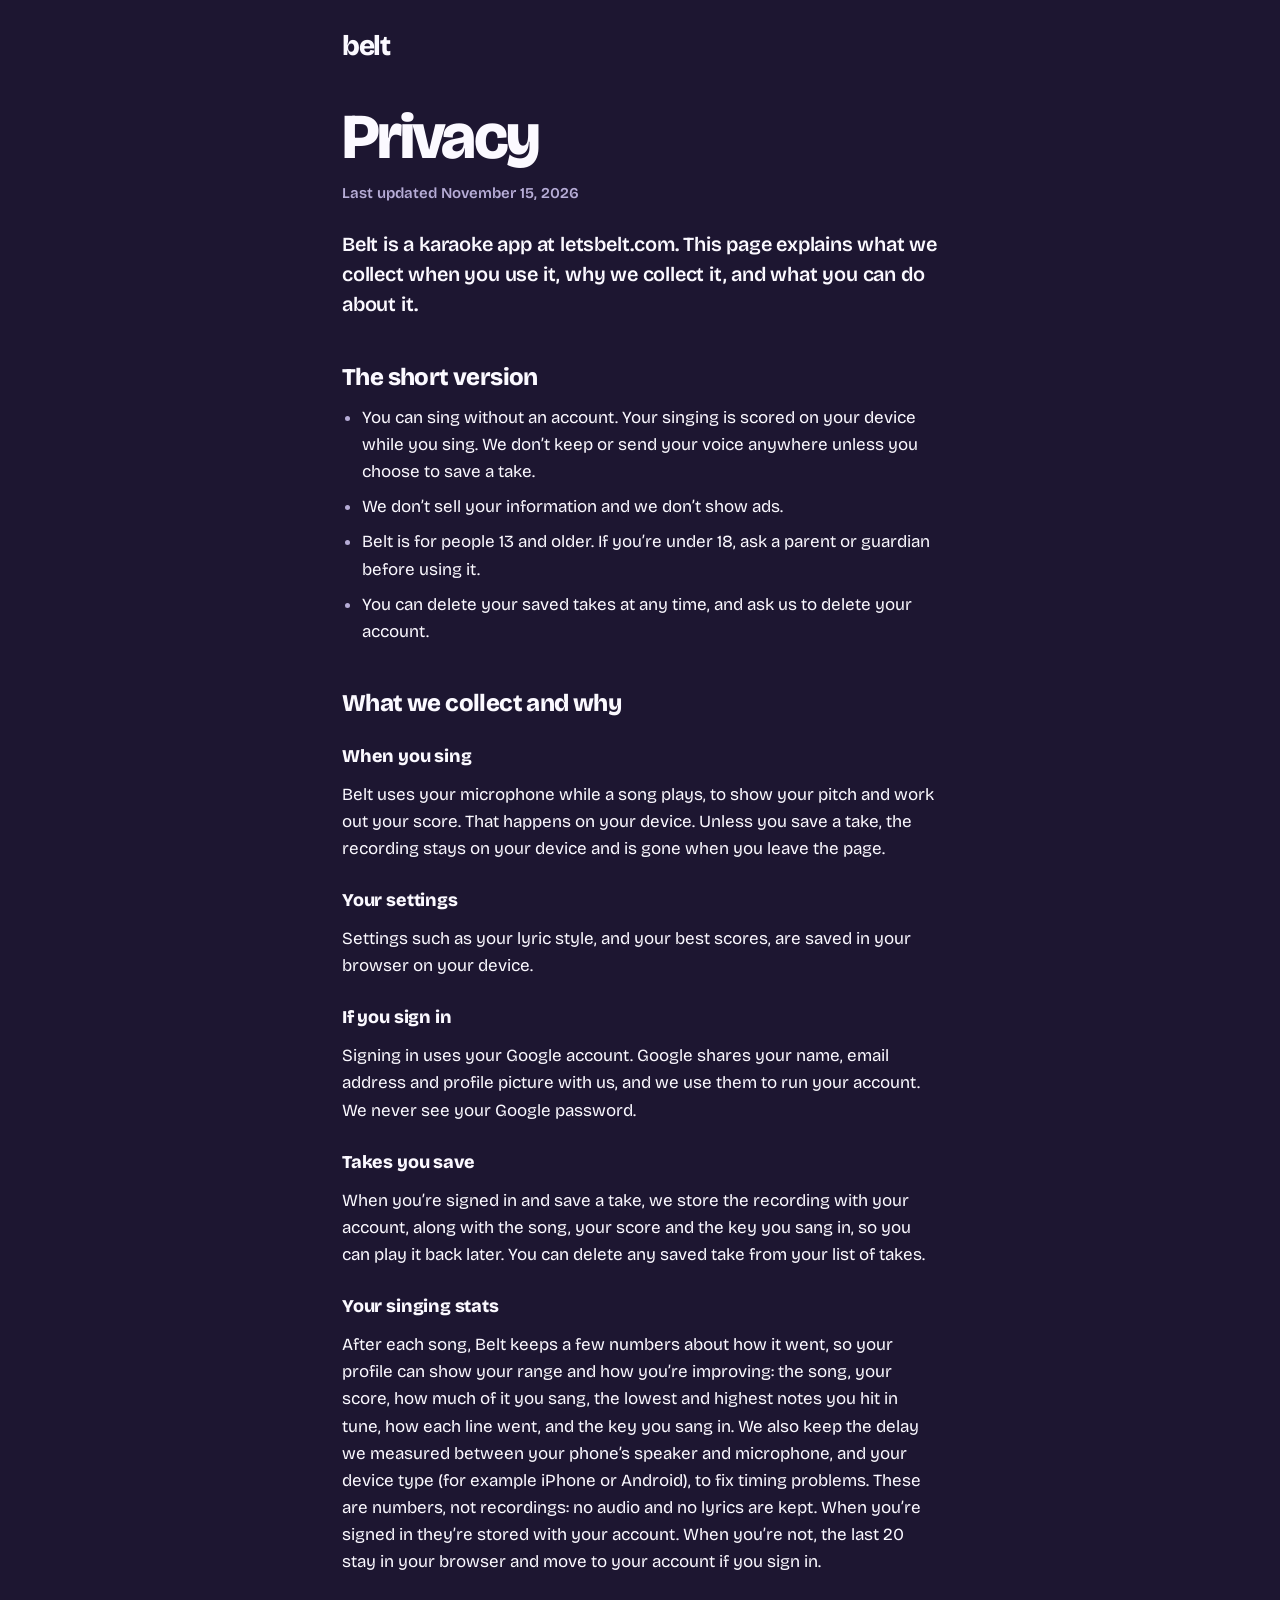
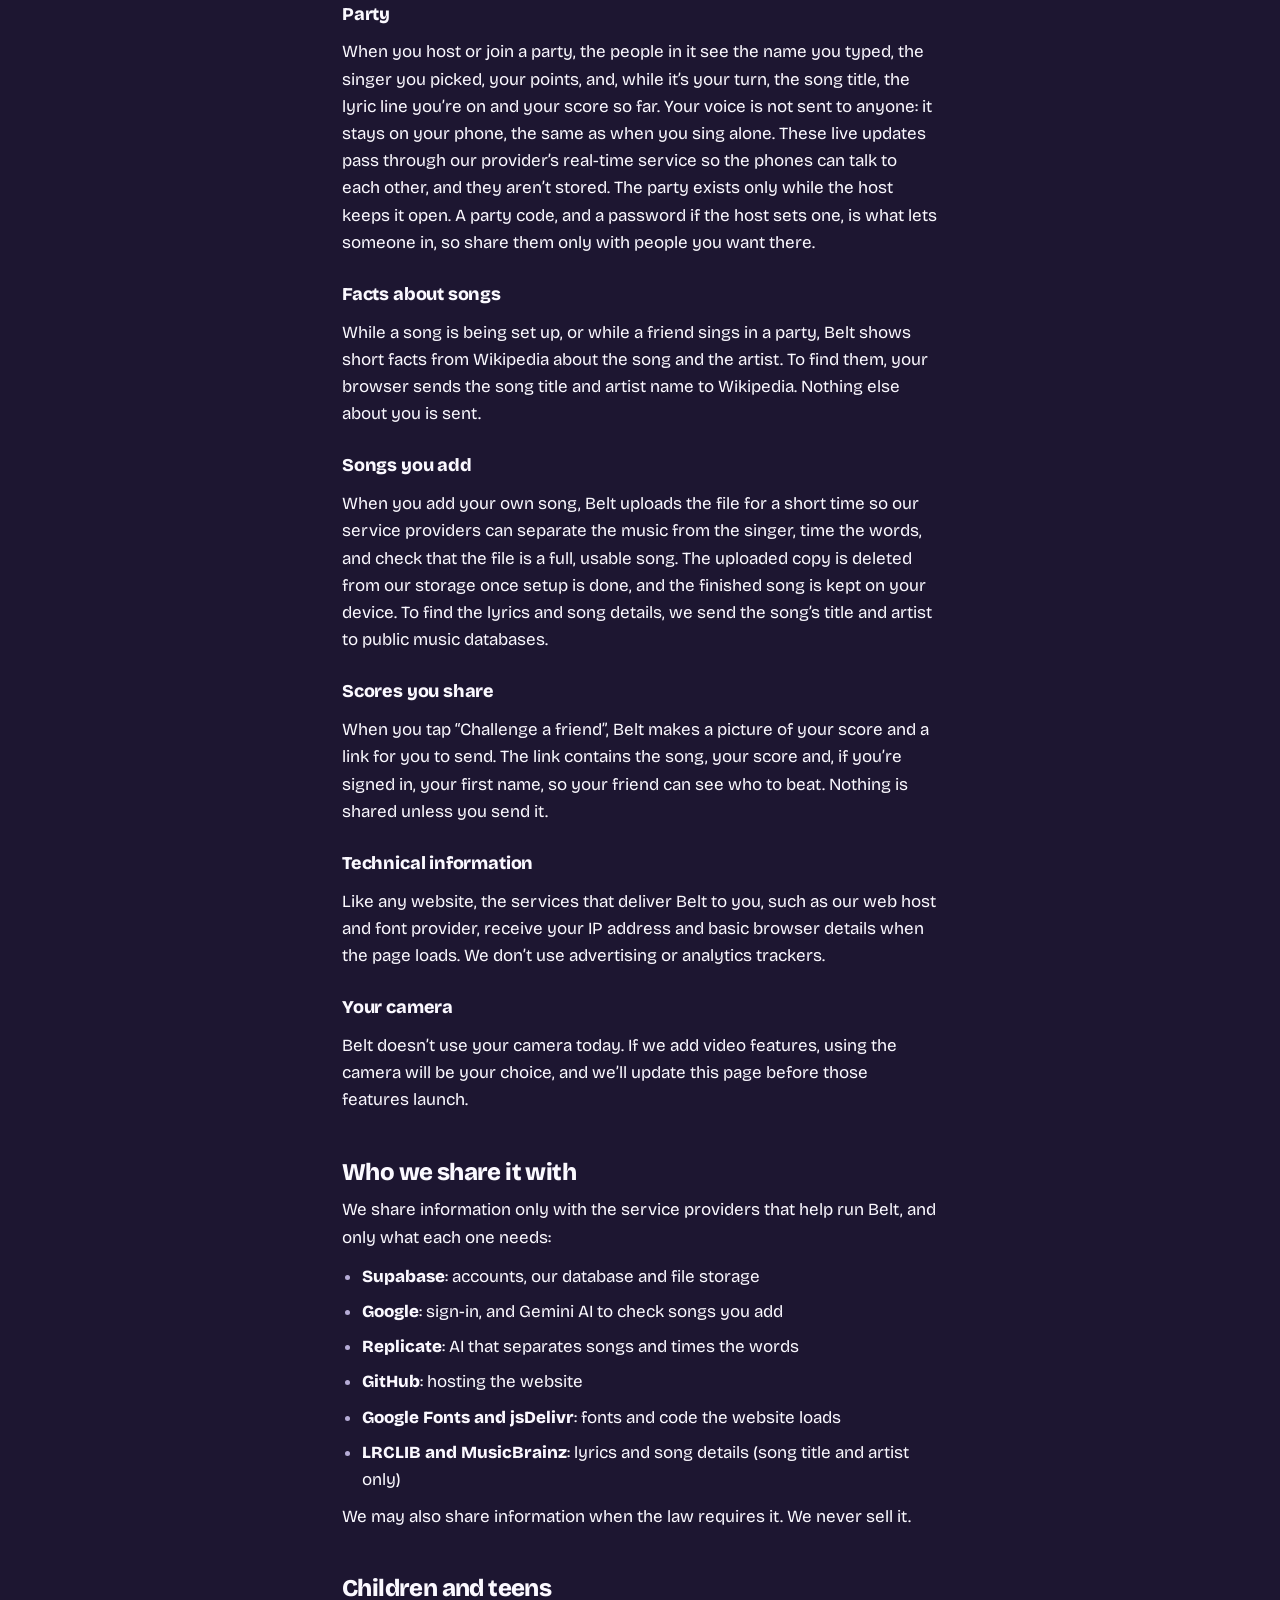
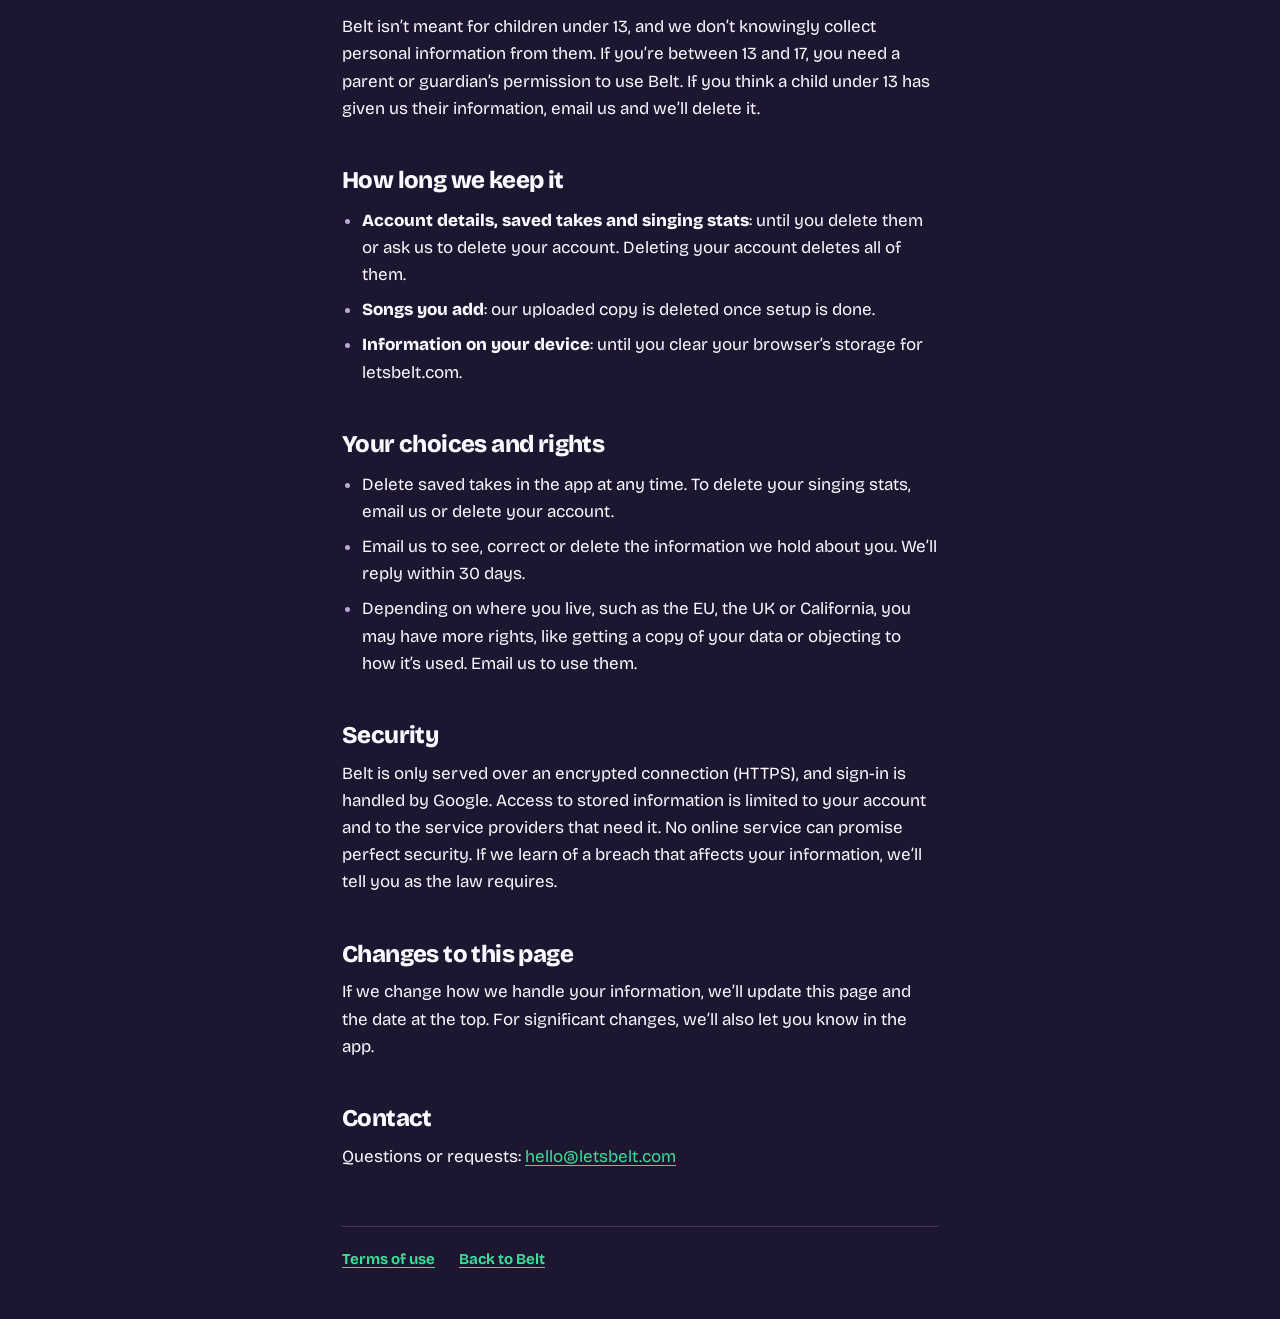
==== commit fe3e4906: "Facts while you wait: song setup and Party js/facts.js finds short facts about the song and artist f" ====
--- a/privacy/index.html
+++ b/privacy/index.html
@@ -43,6 +43,9 @@
 
   <h3>Party</h3>
   <p>When you host or join a party, the people in it see the name you typed, the singer you picked, your points, and, while it’s your turn, the song title, the lyric line you’re on and your score so far. Your voice is not sent to anyone: it stays on your phone, the same as when you sing alone. These live updates pass through our provider’s real-time service so the phones can talk to each other, and they aren’t stored. The party exists only while the host keeps it open. A party code, and a password if the host sets one, is what lets someone in, so share them only with people you want there.</p>
+
+  <h3>Facts about songs</h3>
+  <p>While a song is being set up, or while a friend sings in a party, Belt shows short facts from Wikipedia about the song and the artist. To find them, your browser sends the song title and artist name to Wikipedia. Nothing else about you is sent.</p>
 
   <h3>Songs you add</h3>
   <p>When you add your own song, Belt uploads the file for a short time so our service providers can separate the music from the singer, time the words, and check that the file is a full, usable song. The uploaded copy is deleted from our storage once setup is done, and the finished song is kept on your device. To find the lyrics and song details, we send the song’s title and artist to public music databases.</p>
